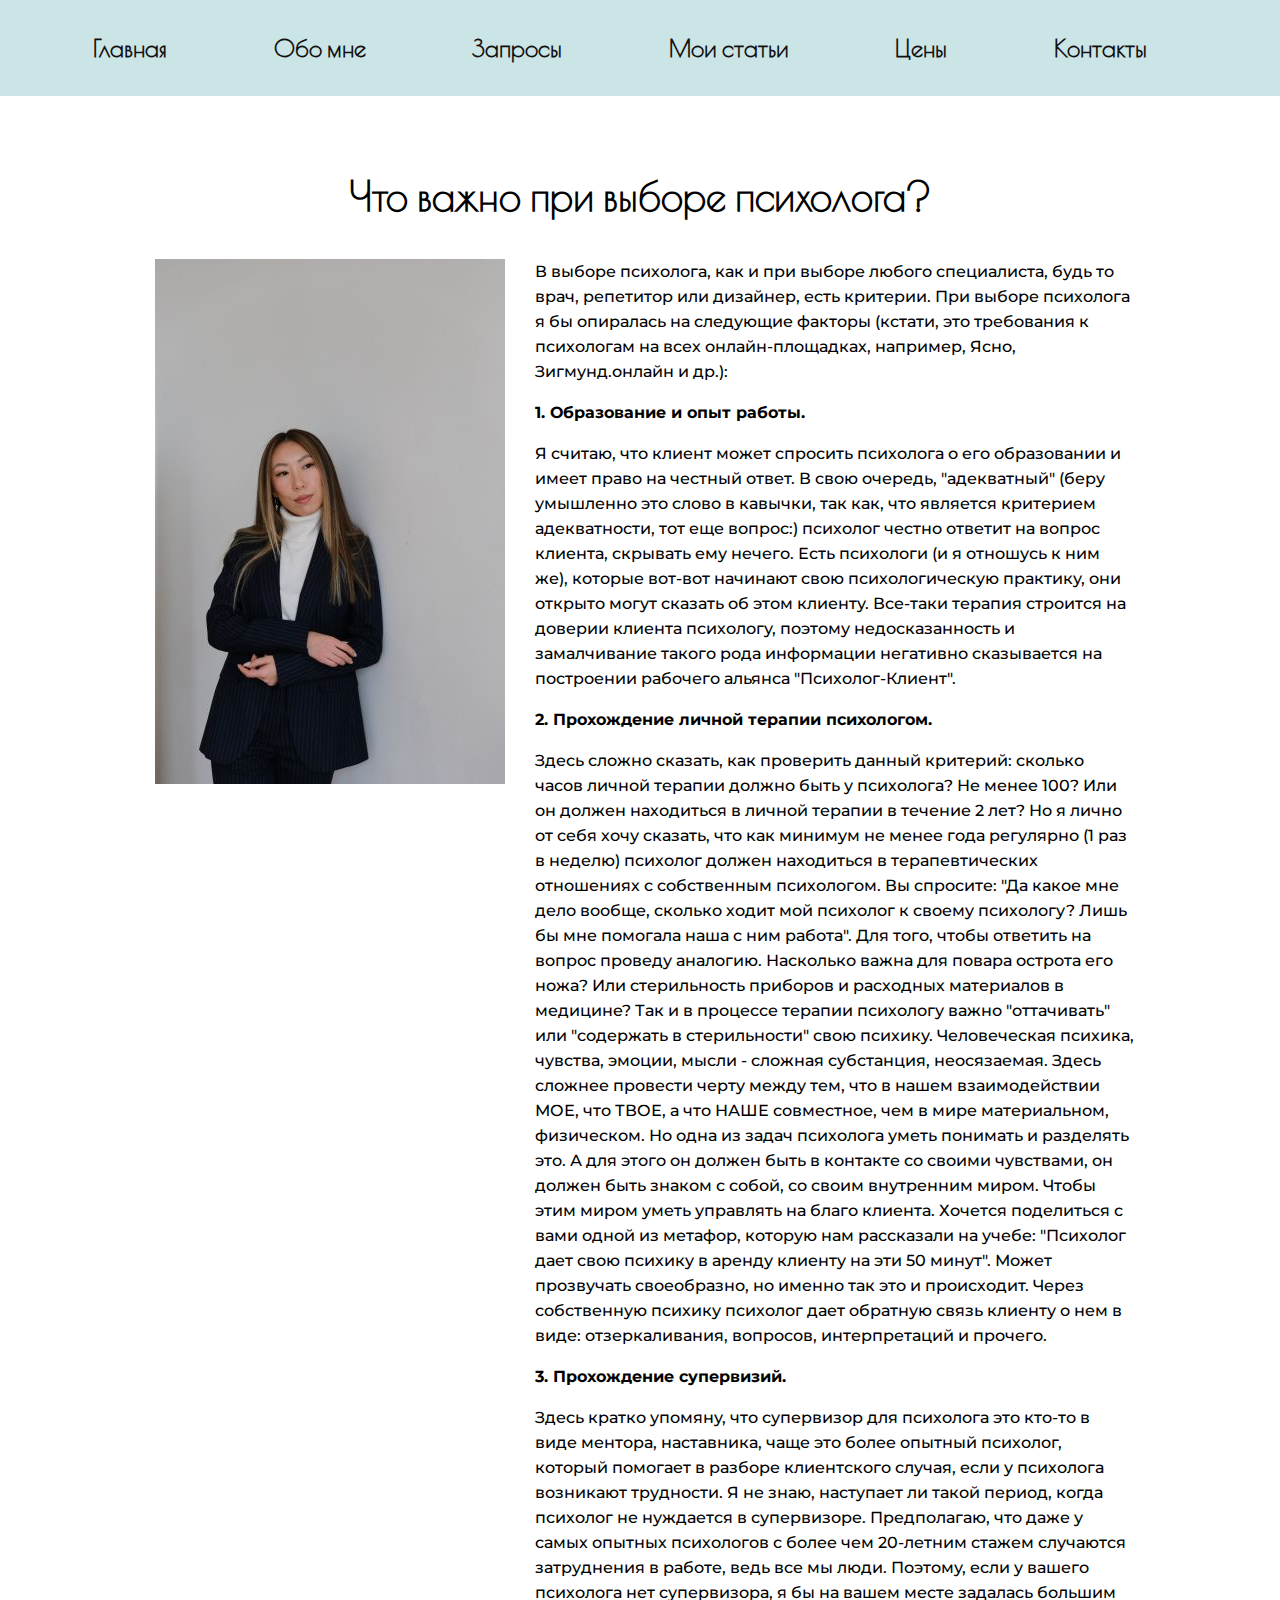
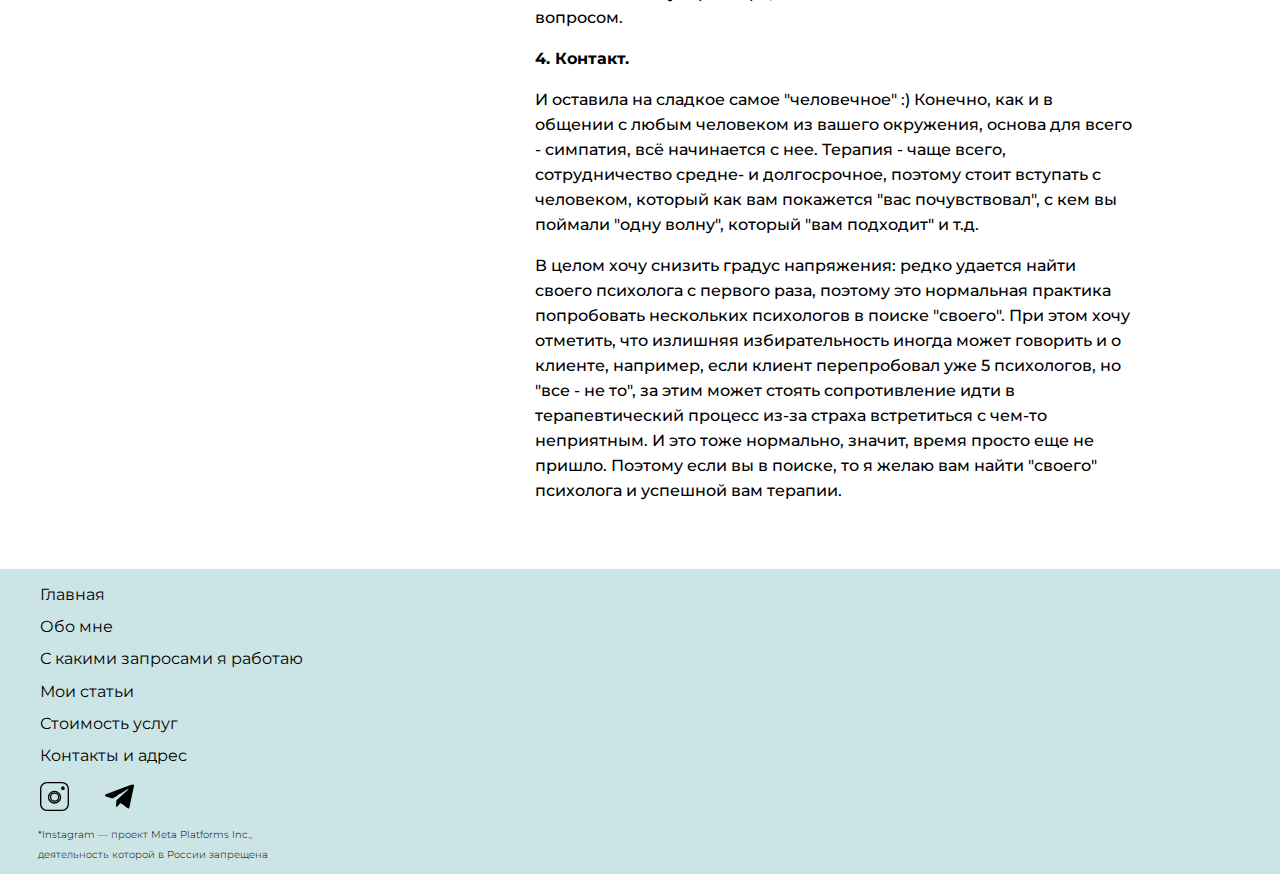
==== index1.html @ d16e6644 "add styles, icon" ====
<!DOCTYPE html>
<html lang="ru">
  <head>
    <meta charset="UTF-8" />
    <meta http-equiv="X-UA-Compatible" content="IE=edge" />
    <meta name="viewport" content="width=device-width, initial-scale=1.0" />
    <title>Олеся Нам</title>
    <link rel="stylesheet" href="assets/styles/normalize.css" />
    <link rel="stylesheet" href="assets2/styles2/style2.css" />
    <link rel="preconnect" href="https://fonts.googleapis.com" />
    <link rel="preconnect" href="https://fonts.gstatic.com" crossorigin />
    <link
      href="https://fonts.googleapis.com/css2?family=Montserrat:wght@300&family=Poiret+One&display=swap"
      rel="stylesheet" />
      <link rel="icon" href="./assets/images/icon.jpg" type="image/jpg">
  </head>
  <body>
    <header id="block1">
      <nav class="nav__header">
        <ul class="nav-bar">
          <li class="nav-links">
            <a href="./index.html" target="_blank">Главная</a>
          </li>
          <li class="nav-links">
            <a href="./index.html#about_me" target="_blank">Обо мне</a>
          </li>
          <li class="nav-links">
            <a href="./index.html#requests" target="_blank">Запросы</a>
          </li>
          <li class="nav-links">
            <a href="./index.html#articles" target="_blank">Мои статьи</a>
          </li>
          <li class="nav-links">
            <a href="./index.html#price" target="_blank">Цены</a>
          </li>
          <li class="nav-links">
            <a href="./index.html#contacts" target="_blank">Контакты</a>
          </li>
        </ul>
      </nav>
      <!-- Гамбургер-меню-->
      <div class="hamburger-menu">
        <input id="menu__toggle" type="checkbox" />
        <label class="menu__btn-header" for="menu__toggle">
          <span></span>
        </label>
        <ul class="menu__box">
          <li>
            <a
              class="menu__item menu__item-burg"
              href="./index.html"
              target="_blank"
              >главная</a
            >
          </li>
          <li>
            <a
              class="menu__item menu__item-burg"
              href="./index.html#about_me"
              target="_blank"
              >обо мне</a
            >
          </li>
          <li>
            <a
              class="menu__item menu__item-burg"
              href="./index.html#requests"
              target="_blank"
              >с какими запросами я работаю</a
            >
          </li>
          <li>
            <a
              class="menu__item menu__item-burg"
              href="./index.html#article"
              target="_blank"
              >мои статьи</a
            >
          </li>
          <li>
            <a
              class="menu__item menu__item-burg"
              href="./index.html#price"
              target="_blank"
              >цены</a
            >
          </li>
          <li>
            <a
              class="menu__item menu__item-burg"
              href="./index.html#contacts"
              target="_blank"
              >Контакты</a
            >
          </li>
        </ul>
      </div>
    </header>
    <div class="article1">
      <h1 class="article1__h1">Что важно при выборе психолога?</h1>
      <div class="article1__container">
        <div class="article1__img">
          <img
            class="img1"
            src="./assets/images/IMG_83201.jpg"
            alt="Фото Олеси" />
        </div>
        <div class="article1__container_text">
          В выборе психолога, как и при выборе любого специалиста, будь то врач,
          репетитор или дизайнер, есть критерии. При выборе психолога я бы
          опиралась на следующие факторы (кстати, это требования к психологам на
          всех онлайн-площадках, например, Ясно, Зигмунд.онлайн и др.):

          <p class="primary">1. Образование и опыт работы.</p>
          Я считаю, что клиент может спросить психолога о его образовании и
          имеет право на честный ответ. В свою очередь, "адекватный" (беру
          умышленно это слово в кавычки, так как, что является критерием
          адекватности, тот еще вопрос:) психолог честно ответит на вопрос
          клиента, скрывать ему нечего. Есть психологи (и я отношусь к ним же),
          которые вот-вот начинают свою психологическую практику, они открыто
          могут сказать об этом клиенту. Все-таки терапия строится на доверии
          клиента психологу, поэтому недосказанность и замалчивание такого рода
          информации негативно сказывается на построении рабочего альянса
          "Психолог-Клиент".

          <p class="primary">2. Прохождение личной терапии психологом.</p>

          Здесь сложно сказать, как проверить данный критерий: сколько часов
          личной терапии должно быть у психолога? Не менее 100? Или он должен
          находиться в личной терапии в течение 2 лет? Но я лично от себя хочу
          сказать, что как минимум не менее года регулярно (1 раз в неделю)
          психолог должен находиться в терапевтических отношениях с собственным
          психологом. Вы спросите: "Да какое мне дело вообще, сколько ходит мой
          психолог к своему психологу? Лишь бы мне помогала наша с ним работа".
          Для того, чтобы ответить на вопрос проведу аналогию. Насколько важна
          для повара острота его ножа? Или стерильность приборов и расходных
          материалов в медицине? Так и в процессе терапии психологу важно
          "оттачивать" или "содержать в стерильности" свою психику. Человеческая
          психика, чувства, эмоции, мысли - сложная субстанция, неосязаемая.
          Здесь сложнее провести черту между тем, что в нашем взаимодействии
          МОЕ, что ТВОЕ, а что НАШЕ совместное, чем в мире материальном,
          физическом. Но одна из задач психолога уметь понимать и разделять это.
          А для этого он должен быть в контакте со своими чувствами, он должен
          быть знаком с собой, со своим внутренним миром. Чтобы этим миром уметь
          управлять на благо клиента. Хочется поделиться с вами одной из
          метафор, которую нам рассказали на учебе: "Психолог дает свою психику
          в аренду клиенту на эти 50 минут". Может прозвучать своеобразно, но
          именно так это и происходит. Через собственную психику психолог дает
          обратную связь клиенту о нем в виде: отзеркаливания, вопросов,
          интерпретаций и прочего.

          <p class="primary">3. Прохождение супервизий.</p>

          Здесь кратко упомяну, что супервизор для психолога это кто-то в виде
          ментора, наставника, чаще это более опытный психолог, который помогает
          в разборе клиентского случая, если у психолога возникают трудности. Я
          не знаю, наступает ли такой период, когда психолог не нуждается в
          супервизоре. Предполагаю, что даже у самых опытных психологов с более
          чем 20-летним стажем случаются затруднения в работе, ведь все мы люди.
          Поэтому, если у вашего психолога нет супервизора, я бы на вашем месте
          задалась большим вопросом.

          <p class="primary">4. Контакт.</p>

          И оставила на сладкое самое "человечное" :) Конечно, как и в общении с
          любым человеком из вашего окружения, основа для всего - симпатия, всё
          начинается с нее. Терапия - чаще всего, сотрудничество средне- и
          долгосрочное, поэтому стоит вступать с человеком, который как вам
          покажется "вас почувствовал", с кем вы поймали "одну волну", который
          "вам подходит" и т.д.

          <p>
            В целом хочу снизить градус напряжения: редко удается найти своего
            психолога с первого раза, поэтому это нормальная практика
            попробовать нескольких психологов в поиске "своего". При этом хочу
            отметить, что излишняя избирательность иногда может говорить и о
            клиенте, например, если клиент перепробовал уже 5 психологов, но
            "все - не то", за этим может стоять сопротивление идти в
            терапевтический процесс из-за страха встретиться с чем-то
            неприятным. И это тоже нормально, значит, время просто еще не
            пришло. Поэтому если вы в поиске, то я желаю вам найти "своего"
            психолога и успешной вам терапии.
          </p>
        </div>
      </div>
    </div>
    <footer class="footer">
      <nav class="footer__menu">
        <ul class="footer__menu-items">
          <li class="footer__menu-item">
            <a href="./index.html" target="_blank" class="footer__menu-item"
              >Главная</a
            >
          </li>
          <li class="footer__menu-item">
            <a
              href="./index.html#about_me"
              target="_blank"
              class="footer__menu-item"
              >Обо мне</a
            >
          </li>
          <li class="footer__menu-item">
            <a
              href="./index.html#requests"
              target="_blank"
              class="footer__menu-item"
              >С какими запросами я работаю</a
            >
          </li>
          <li class="footer__menu-item">
            <a
              href="./index.html#articles"
              target="_blank"
              class="footer__menu-item"
              >Мои статьи</a
            >
          </li>
          <li class="footer__menu-item">
            <a
              href="./index.html#price"
              target="_blank"
              class="footer__menu-item"
              >Стоимость услуг</a
            >
          </li>
          <li class="footer__menu-item">
            <a
              href="./index.html#contacts"
              target="_blank"
              class="footer__menu-item"
              >Контакты и адрес</a
            >
          </li>
        </ul>
        <nav class="footer__menu">
          <div class="footer__menu-items2">
            <a
              href="https://www.instagram.com/lesya_nam/?igshid=YmMyMTA2M2Y%3D"
              class="footer__menu-item"
              target="_blank"
              ><img
                src="./assets/images/Group4@2x.svg"
                alt="instagram"
                class="footer__menu-item-img1" />
            </a>
            <a
              href="https://t.me/olesya_nam"
              class="footer__menu-item"
              target="_blank"
              ><img
                src="./assets/images/Vector5@2x.svg"
                alt="tg"
                class="footer__menu-item-img2" />
            </a>
          </div>
        </nav>
        <p class="footer__menu-info">
          *Instagram — проект Meta Platforms Inc., <br />
          деятельность которой в России запрещена
        </p>
      </nav>
    </footer>
  </body>
</html>
---- assets2/styles2/style2.css ----
@charset "UTF-8";
.nav__header {
  max-width: 120em;
  width: 100%;
  height: 6em;
  background-color: #cbe4e6;
  margin: 0 auto;
}

.nav-bar {
  display: flex;
  justify-content: space-around;
  align-items: center;
  height: 100%;
  max-width: 100em;
  margin: 0 auto;
  padding-right: 80px;
}

.nav-links {
  list-style-type: none;
  padding: 15px;
  text-decoration: none;
  font-style: normal;
  font-weight: 600;
  font-size: 32px;
  line-height: 20px;
  font-family: "Poiret one", cursive;
  color: rgb(0, 0, 0);
}

a {
  text-decoration: none;
  color: #111111;
}

.nav-links:hover {
  color: #453a60;
  text-decoration: underline;
}

/* меню бургер НАЧАЛО */
/* скрываем чекбокс */
#menu__toggle {
  opacity: 0;
}

/* стилизуем кнопку */
.menu__btn-header {
  display: flex;
  align-items: center;
  position: absolute;
  top: 40px;
  left: 40px;
  width: 40px;
  height: 26px;
  z-index: 1;
}

/* добавляем "гамбургер" */
.menu__btn-header > span,
.menu__btn-header > span::before,
.menu__btn-header > span::after {
  display: block;
  position: absolute;
  width: 100%;
  height: 2px;
  background-color: #0b0b0b;
}

.menu__btn-header > span::before {
  content: "";
  top: -8px;
}

.menu__btn-header > span::after {
  content: "";
  top: 8px;
}

/* контейнер меню */
.menu__box {
  display: block;
  position: fixed;
  visibility: hidden;
  top: 0;
  left: -100%;
  width: 22em;
  height: auto;
  list-style: none;
  text-align: left;
  background-color: #cde2e7;
  box-shadow: 1px 0px 6px #dbcec0;
}

/* элементы меню */
.menu__item-burg {
  display: block;
  margin: 15px;
  padding: 10px 15px;
  color: #0b0b0b;
  font-family: "Poiret one", cursive;
  font-size: 1em;
  font-weight: 700;
  text-decoration: none;
  text-transform: uppercase;
  border: solid 0.05em #d7f0f3;
  border-radius: 2em;
}

.menu__item-burg:hover {
  background-color: #dce3e0;
}

.menu__item-burg-2:hover {
  background-color: #dce3e0;
}

#menu__toggle:checked ~ .menu__btn-header > span {
  transform: rotate(45deg);
}

#menu__toggle:checked ~ .menu__btn-header > span::before {
  top: 0;
  transform: rotate(0);
}

#menu__toggle:checked ~ .menu__btn-header > span::after {
  top: 0;
  transform: rotate(90deg);
}

#menu__toggle:checked ~ .menu__box {
  visibility: visible;
  left: 100px;
}

.menu__btn-header > span,
.menu__btn-header > span::before,
.menu__btn-header > span::after {
  transition-duration: 0.25s;
}

.menu__box {
  transition-duration: 0.25s;
}

.menu__item-burg,
.menu__item-burg-2 {
  transition-duration: 0.25s;
}

@media (min-width: 1501px) {
  .hamburger-menu {
    display: none;
  }
}
@media (min-width: 901px) and (max-width: 1500px) {
  .hamburger-menu {
    display: none;
  }
  .nav__header {
    width: 100%;
  }
  .nav-links {
    font-size: 24px;
  }
}
@media (min-width: 641px) and (max-width: 900px) {
  .nav__header {
    max-width: 56.25em;
    width: 100%;
  }
  .nav-links {
    display: none;
  }
}
@media (max-width: 640px) {
  .nav-links {
    display: none;
  }
  .nav__header {
    width: 100%;
  }
  .menu__box {
    width: 17em;
  }
}
@media (max-width: 445px) {
  .menu__box {
    width: 12em;
    height: auto;
  }
  .menu__item-burg {
    margin-left: -20px;
    padding-top: 15px;
    padding-bottom: 15px;
  }
}
.article1 {
  max-width: 1440px;
  margin: 0 auto;
  padding-top: 50px;
  padding-bottom: 50px;
}

.article1__container {
  display: flex;
  flex-direction: row;
  justify-content: center;
}

.article1__h1 {
  font-family: "Poiret One";
  font-style: normal;
  font-size: 40px;
  text-align: center;
  margin-bottom: 40px;
}

.article1__img {
  padding-right: 30px;
}

.article1__container_text {
  max-width: 800px;
  font-family: "Montserrat";
  font-style: normal;
  font-weight: 500;
  font-size: 16px;
  line-height: 25px;
}

.primary {
  font-size: 16px;
  font-weight: bolder;
}

.text5 {
  padding-top: 80px;
}

@media (max-width: 1500px) {
  .article1 {
    width: 100%;
  }
  .article1__container_text {
    max-width: 600px;
    padding-right: 40px;
  }
  .article1__img {
    padding-left: 50px;
  }
  .graph {
    width: 90%;
  }
}
@media (max-width: 900px) {
  .article1__container {
    display: flex;
    flex-direction: column;
  }
  .article1__container_text {
    margin: 0 auto;
    padding-left: 30px;
    padding-right: 30px;
  }
  .article1__img {
    margin: 0 auto;
    padding-bottom: 30px;
  }
}
@media (max-width: 640px) {
  .article1 {
    padding-top: 20px;
  }
  .article1__container {
    max-width: 90%;
    margin: 0 auto;
    display: flex;
    flex-direction: column;
  }
  .article1__h1 {
    font-size: 30px;
  }
  .article1__container_text {
    padding-left: 10%;
  }
  .img1 {
    width: 100%;
  }
}
.footer {
  display: flex;
  width: 100%;
  background-color: #cbe4e6;
}

.footer__menu-items {
  list-style-type: none;
}

.footer__menu-item {
  font-family: "Montserrat", Times, serif;
  font-weight: 400;
  font-size: 16px;
  line-height: 19.5px;
  text-decoration: none;
  color: black;
  margin-top: 0.8em;
}

.footer__menu-items2 {
  margin-top: 1em;
  margin-left: 2.5em;
}

.footer__menu-item-img1 {
  width: 1.8em;
  height: 1.8em;
}

.footer__menu-item-img2 {
  width: 1.8em;
  height: 1.8em;
  margin-left: 2em;
}

.footer__menu-info {
  font-family: "Montserrat", Times, serif;
  font-weight: 300;
  font-size: 10px;
  line-height: 19.5px;
  margin-left: 3.8em;
}

@media (max-width: 900px) {
  .footer {
    max-width: 100%;
  }
  /* здесь ваши стили для планшета */
}
@media (max-width: 640px) {
  .footer {
    max-width: 100%;
  }
  .footer__menu-item {
    font-family: "Montserrat", Times, serif;
    font-weight: 300;
    font-size: 10px;
    line-height: 19.5px;
    text-decoration: none;
    color: black;
    margin-top: 0.8em;
  }
  .footer__menu-info {
    font-family: "Montserrat", Times, serif;
    font-weight: 200;
    font-size: 8px;
    line-height: 19.5px;
    margin-left: 3.8em;
  }
}

/*# sourceMappingURL=style2.css.map */
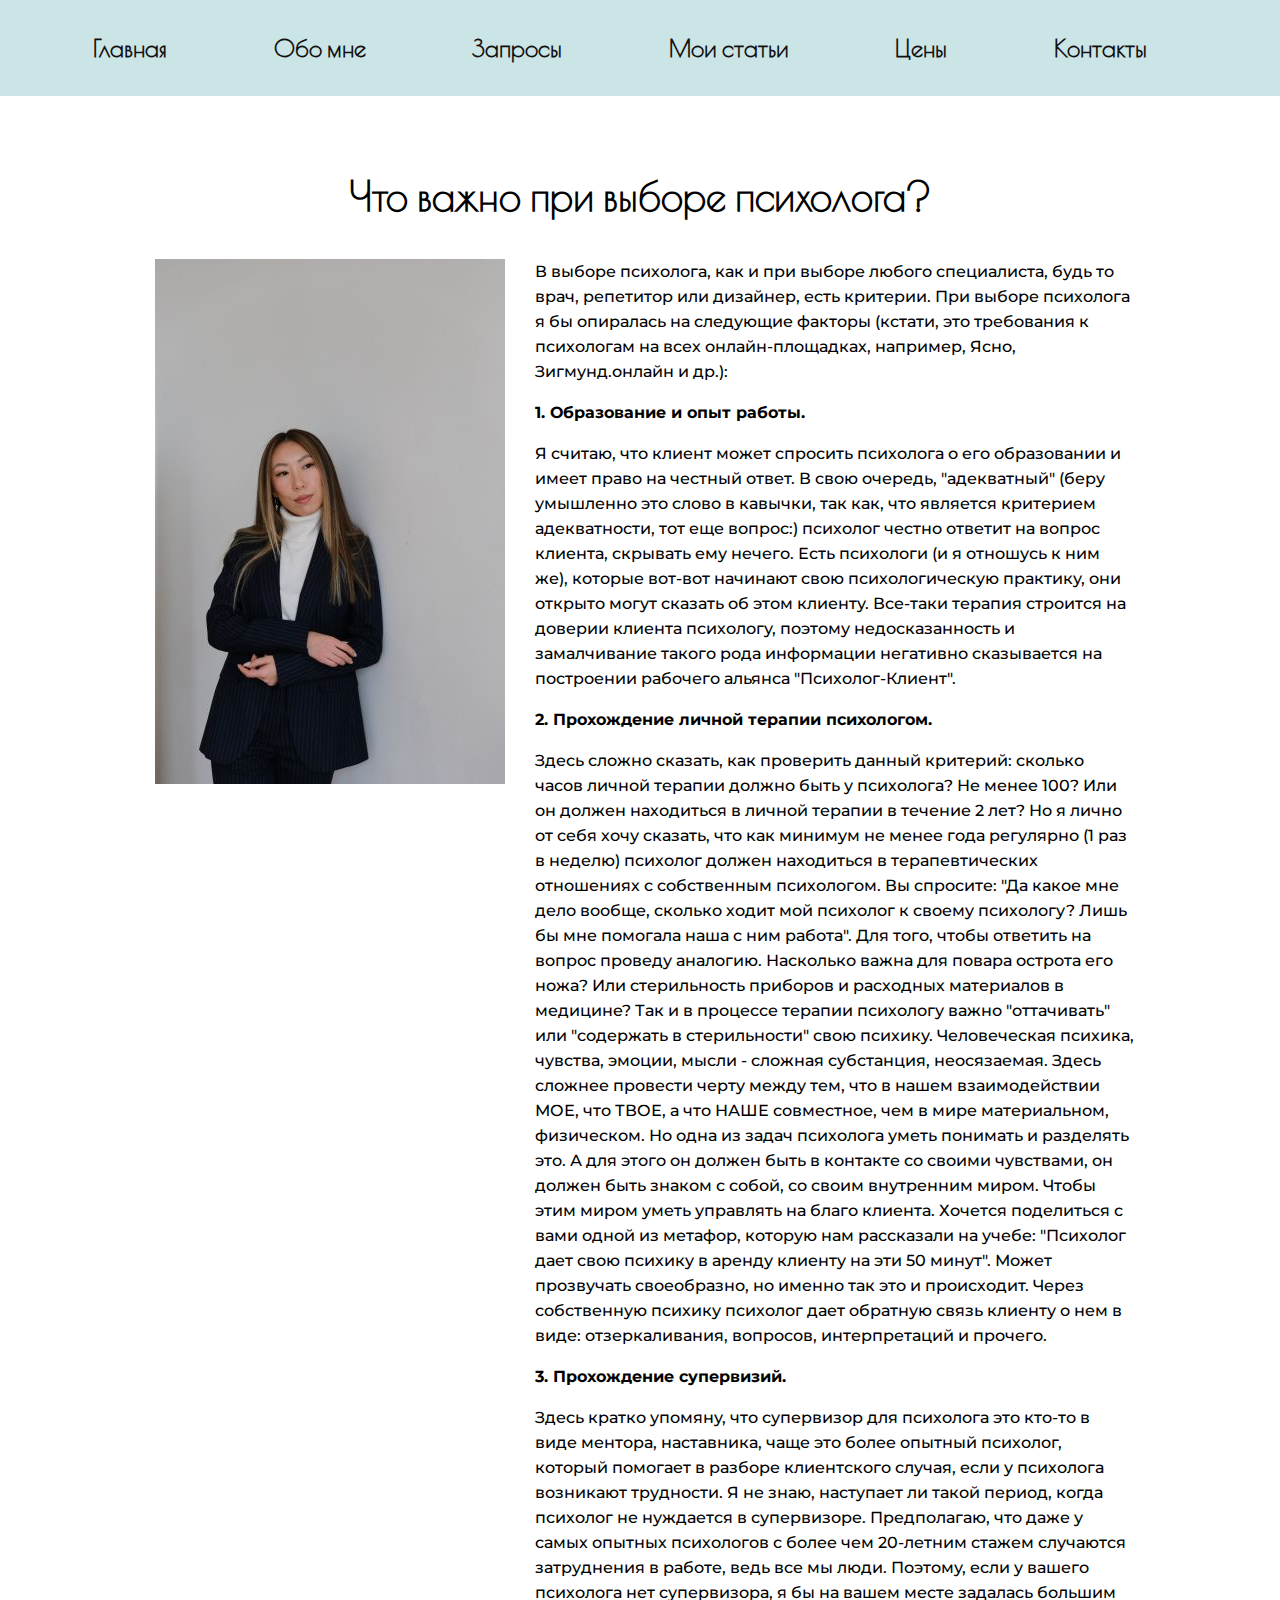
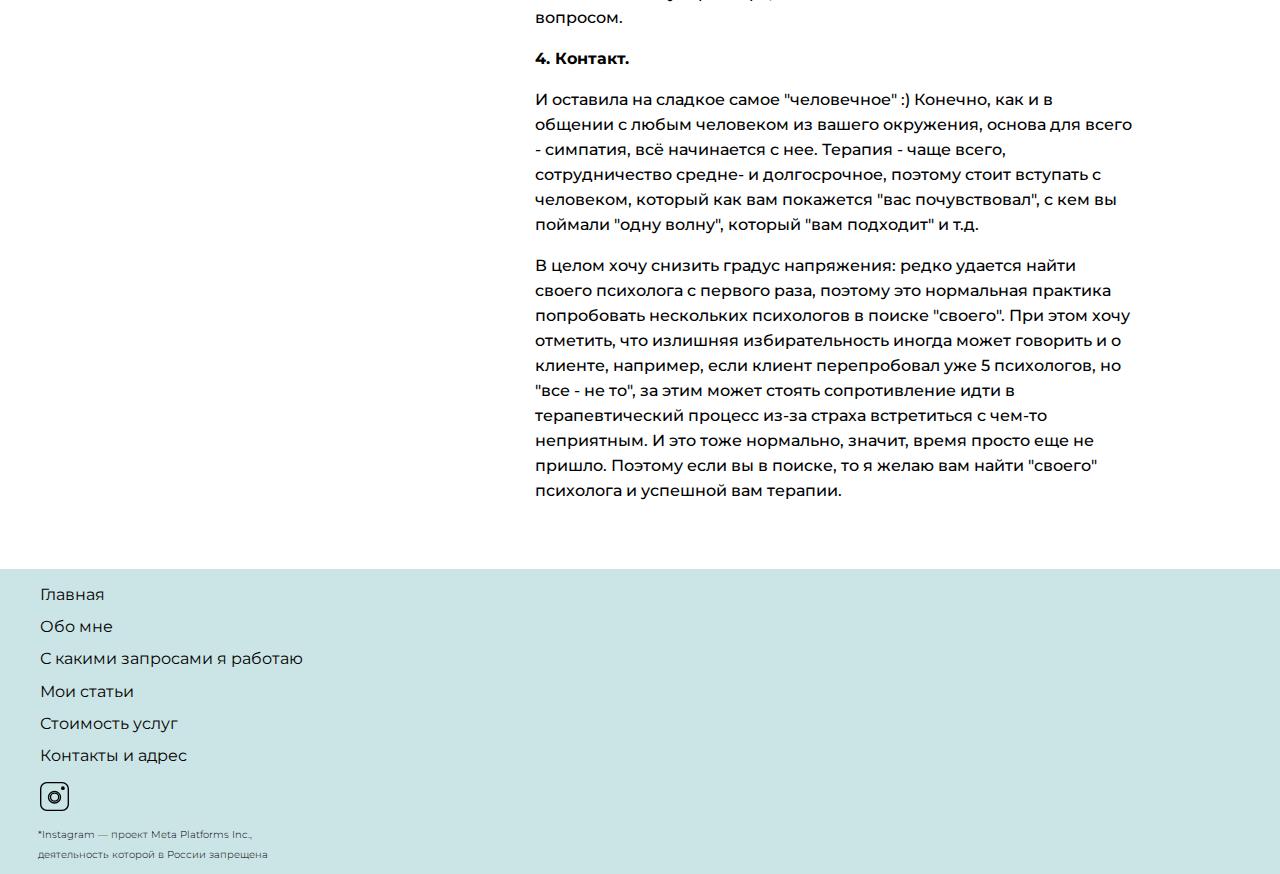
==== commit db44018e: "add diplomas" ====
--- a/index1.html
+++ b/index1.html
@@ -12,7 +12,6 @@
     <link
       href="https://fonts.googleapis.com/css2?family=Montserrat:wght@300&family=Poiret+One&display=swap"
       rel="stylesheet" />
-      <link rel="icon" href="./assets/images/icon.jpg" type="image/jpg">
   </head>
   <body>
     <header id="block1">
@@ -244,15 +243,6 @@
                 alt="instagram"
                 class="footer__menu-item-img1" />
             </a>
-            <a
-              href="https://t.me/olesya_nam"
-              class="footer__menu-item"
-              target="_blank"
-              ><img
-                src="./assets/images/Vector5@2x.svg"
-                alt="tg"
-                class="footer__menu-item-img2" />
-            </a>
           </div>
         </nav>
         <p class="footer__menu-info">
